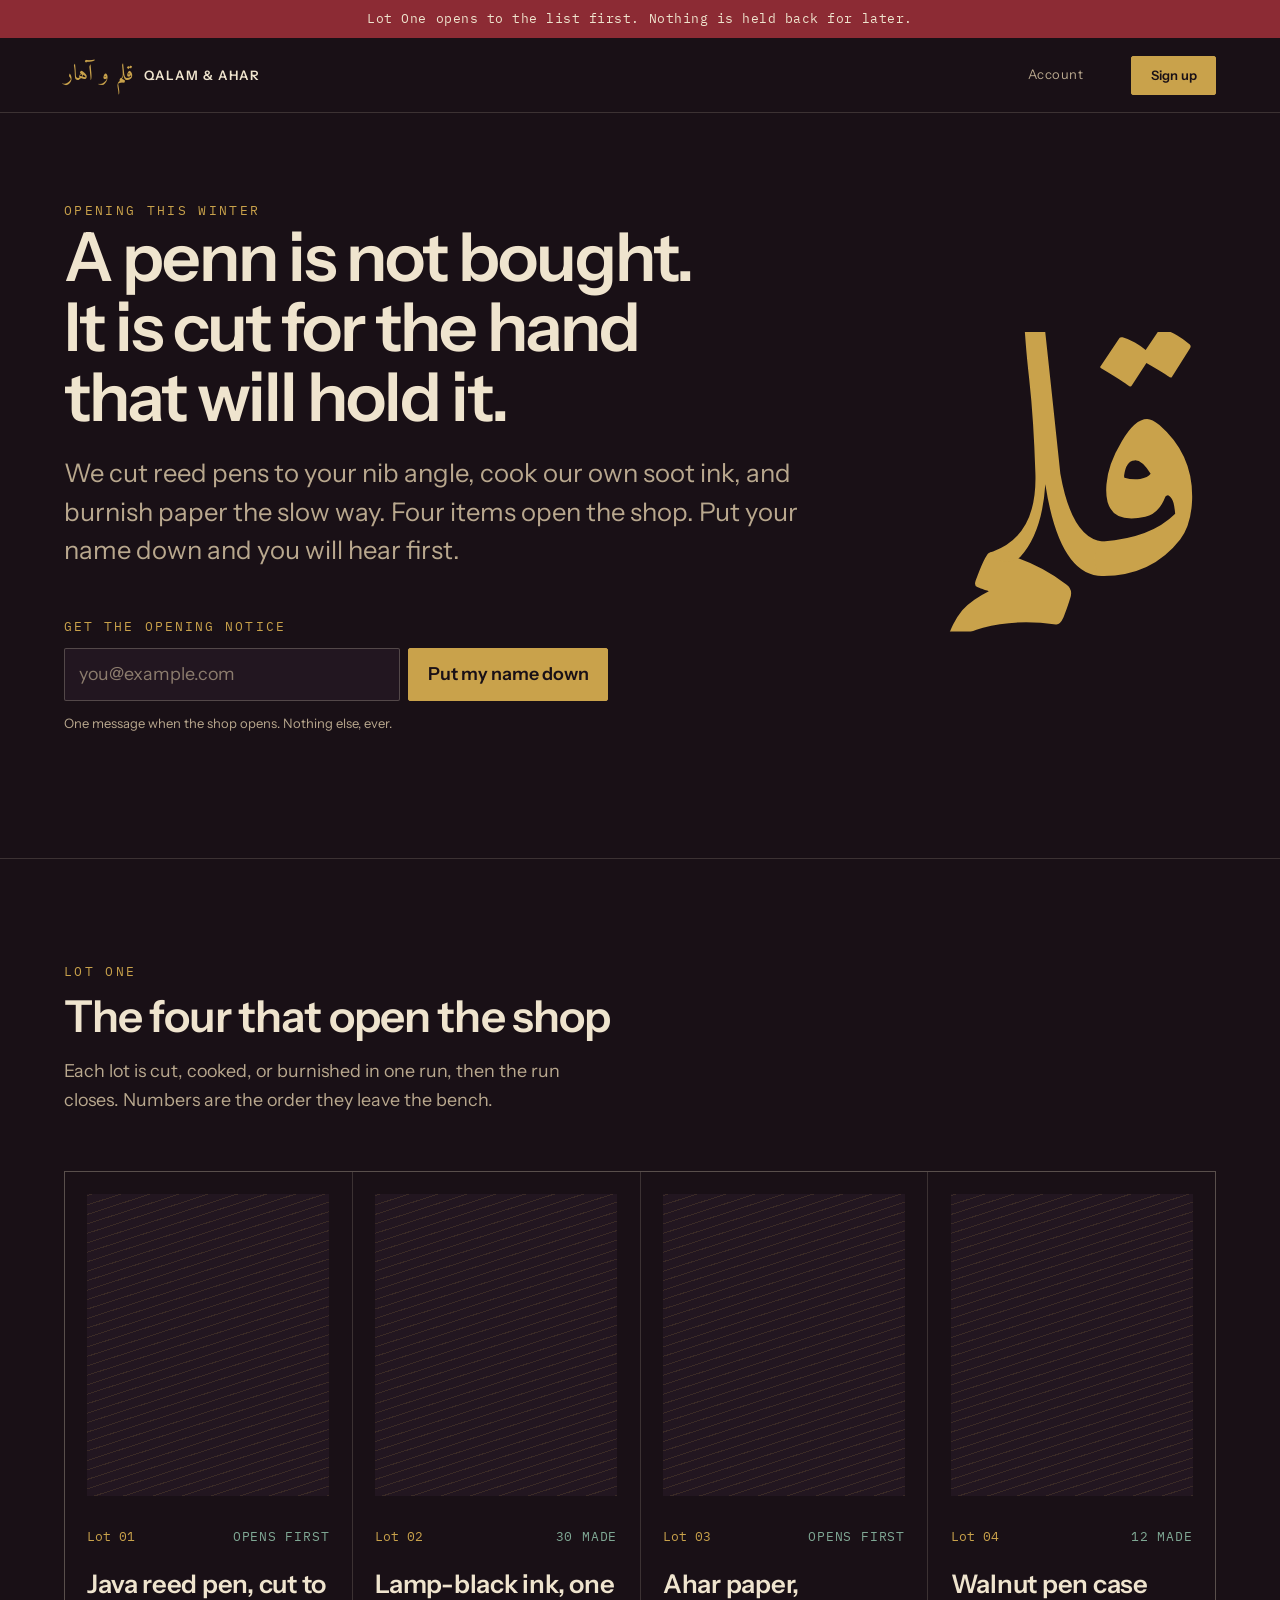
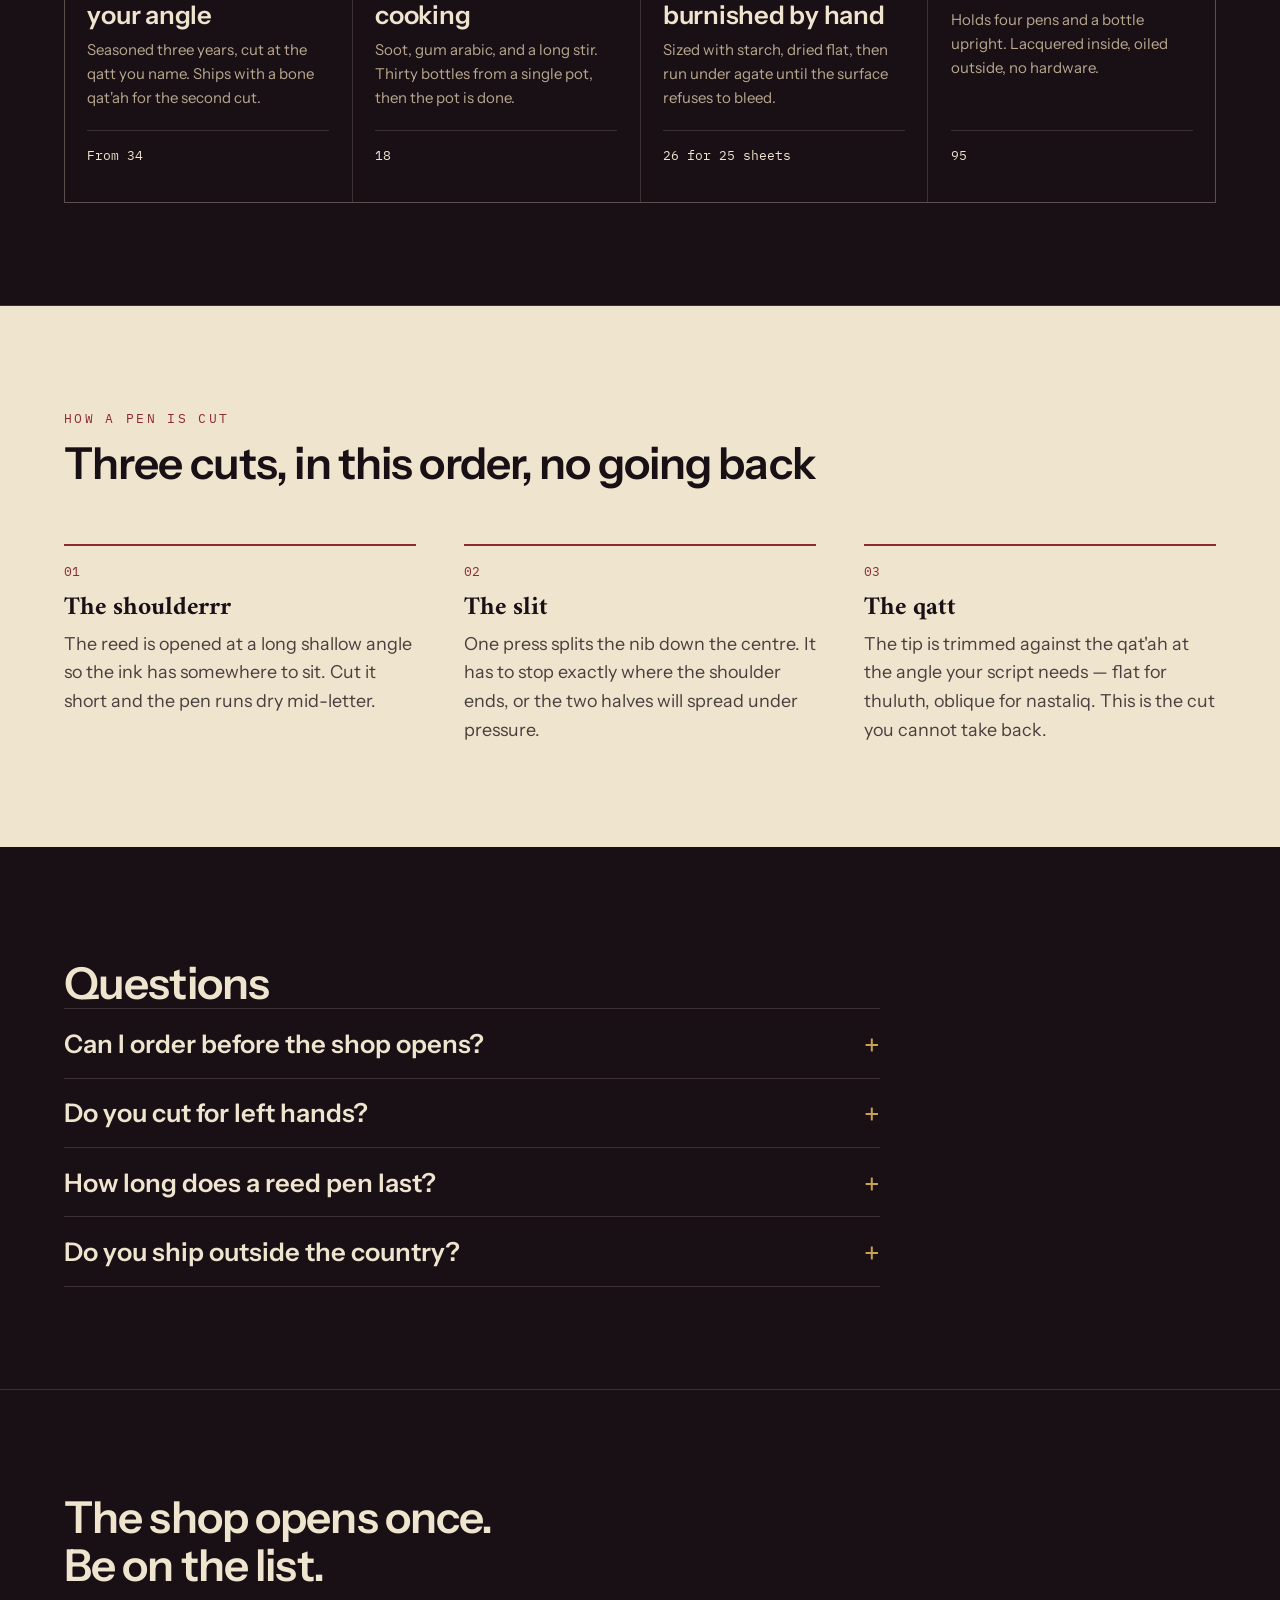
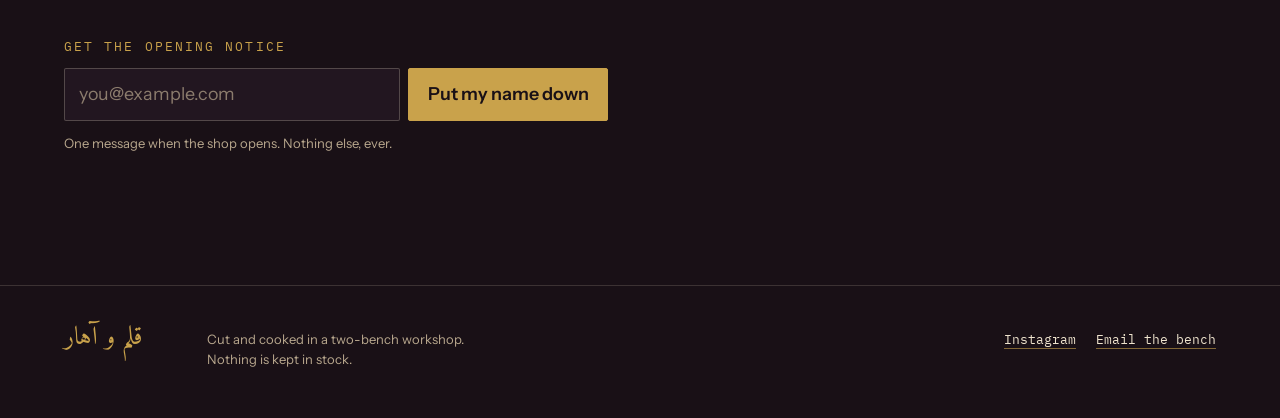
==== index.html @ de0f7eab "Login and sign-up pages, guarded by the page entry" ====
<!doctype html>
<html lang="en"><head>
    <meta charset="utf-8">
    <meta name="viewport" content="width=device-width, initial-scale=1">
    <link rel="canonical" href="./">

    <!-- The head is hand-owned: the visual builder preserves it verbatim on
         every save. Edit titles and descriptions right here. -->
    <title>Qalam &amp; Ahar — a calligraphy supply workshop</title>
    <meta name="description" content="Reed pens cut to order, soot ink, and burnished ahar paper. The shop opens with Lot One.">
    <meta property="og:type" content="website">
    <meta property="og:title" content="Qalam &amp; Ahar — a calligraphy supply workshop">
    <meta property="og:description" content="Reed pens cut to order, soot ink, and burnished ahar paper. The shop opens with Lot One.">
    <meta name="theme-color" content="#191016">

    <link rel="icon" href="data:,">
    <link rel="preconnect" href="https://fonts.googleapis.com">
    <link rel="preconnect" href="https://fonts.gstatic.com" crossorigin="">
    <link rel="stylesheet" href="https://fonts.googleapis.com/css2?family=Amiri:ital,wght@0,400;0,700;1,400&amp;family=IBM+Plex+Mono:wght@400;500&amp;family=Instrument+Sans:wght@400..700&amp;display=swap">
    <link rel="stylesheet" href="assets/css/styles.css?v=9">
    <!-- Styles authored in the visual builder land here; styles.css stays hand-written. -->
    <link rel="stylesheet" href="assets/css/page.css?v=9">

    <!--
      Who this page is for, taken from its entry in the Pages collection and
      stamped here on export. It has to be in the markup rather than fetched,
      because the decision below happens before the page is painted.
    -->
    <meta name="page-access" content="public" />
    <meta name="page-redirect" content="" />

    <script>
      /*
        Two jobs, both before the body exists.

        It reads the hint the browser kept from last time and puts it on <html>,
        so CSS can draw the right header and the right half of a page without
        waiting for the server. And if this page is not for whoever that is, it
        leaves for the page that is — replacing the entry rather than adding to
        it, so Back does not bounce between the two.

        The hint is a display preference, not a credential: it decides what is
        drawn, never what is allowed. Every request is still authorised by the
        session cookie, and main.js asks the server and corrects all of this
        once the answer arrives.
      */
      (function () {
        var signedIn = false;
        try {
          signedIn = Boolean(localStorage.getItem("qa.account"));
        } catch (error) {
          /* private mode, or storage refused — treated as signed out */
        }
        if (signedIn) document.documentElement.dataset.account = "in";

        var meta = function (name) {
          var node = document.querySelector('meta[name="' + name + '"]');
          return node ? node.getAttribute("content") : "";
        };
        var needs = meta("page-access");
        var wrong =
          (needs === "signed-in" && !signedIn) ||
          (needs === "signed-out" && signedIn);
        var to = meta("page-redirect");
        if (wrong && to) location.replace(to);
      })();
    </script>

  </head>

  <body><a href="#main" class="skip">Skip to content</a><aside aria-label="Announcement" data-when="site.announcement" class="banner"><p data-text="site.announcement">Lot One opens to the list first. Nothing is held back for later.</p></aside><header data-symbol="site-header" class="masthead"><a href="#main" class="brand"><span lang="ar" dir="rtl" class="brand__ar">قلم و آهار</span><span class="brand__latin">Qalam &amp; Ahar</span></a><!-- Renders from content/pages.json once any page has a menu label;
           until then these hand-written section links stand. --><nav aria-label="Sections" data-list="pages.pages" class="masthead__nav"><a href="#lots">Lot One</a><a href="#craft">The cut</a><a href="#questions">Questions</a></nav><a href="signup" class="btn btn--solid masthead__cta" data-account-when="out">Sign up</a><a href="account" class="btn btn--ghost masthead__cta" data-account-when="in">Your account</a></header><main id="main"><section id="notify" class="hero"><div class="hero__lede"><p class="eyebrow">Opening this winter</p><h1 class="hero__headline">A penn is not bought. It is cut for the hand that will hold it.
          </h1><p class="hero__sub">
            We cut reed pens to your nib angle, cook our own soot ink, and burnish paper the slow
            way. Four items open the shop. Put your name down and you will hear first.
          </p><!-- The sign-up form is a symbol: drawn once in the builder,
               bound to a backend form in the CMS (Symbols -> Sign-up form),
               placed here and in the closer. Ids are avoided on purpose so
               instances can repeat without duplicating them. --><form data-symbol="opening-notice-form" novalidate="" id="icisk" class="notify" data-form="opening-notice" data-success="You are on the list. Watch your inbox." method="post" action="https://tenantone-aug2026.saastemly.com/api/f/opening-notice"><p id="i7kyi" class="notify__label">Get the opening notice</p><div id="in0t2" class="notify__row"><input type="email" name="email" required="" autocomplete="email" placeholder="you@example.com" aria-label="Email address" id="igue6" class="notify__input"><button type="submit" id="i3dh8" class="btn btn--solid">Put my name down</button></div><p id="ijpfn" class="notify__note">One message when the shop opens. Nothing else, ever.</p><p role="status" aria-live="polite" id="i5mk5" class="notify__status"></p></form></div><div aria-hidden="true" class="wordmark"><span lang="ar" dir="rtl" class="wordmark__ar">قَلَم</span><span class="wordmark__nib"></span></div></section><section id="lots" data-symbol="lot-one" class="lots"><header id="ioyobx" class="section-head"><p id="i8xoy2" class="eyebrow">Lot One</p><h2 id="ie71dg" class="section-head__title">The four that open the shop</h2><p id="iwiqcu" class="section-head__blurb">Each lot is cut, cooked, or burnished in one run, then the run closes. Numbers are the order they leave the bench.</p></header><ol data-list="symbol:items" id="ie8jdn" class="lot-grid"><template data-item=""><li id="i098zj" class="lot"><figure data-img="item.image" data-img-alt="item.image_alt" data-img-empty="lot__figure--empty" id="i3d955" class="lot__figure lot__figure--empty"></figure><p id="ia4ppi" class="lot__meta"><span id="ifa18j">Lot <span data-text="item.lot" id="i98gr9">01</span></span><span data-text="item.status" id="issfpm" class="lot__status">Opens first</span></p><h3 data-text="item.title" id="ik08d4" class="lot__title">Java reed pen, cut to your angle</h3><p data-text="item.blurb" id="iuzvkm" class="lot__blurb">Seasoned three years, cut at the qatt you name. Ships with a bone qat'ah for the second cut.</p><p data-text="item.price" id="iku5zi" class="lot__price">From 34</p></li></template><li id="i098zj" class="lot"><figure data-img="item.image" data-img-alt="item.image_alt" data-img-empty="lot__figure--empty" id="i3d955" class="lot__figure lot__figure--empty"></figure><p id="ia4ppi" class="lot__meta"><span id="ifa18j">Lot <span data-text="item.lot" id="i98gr9">01</span></span><span data-text="item.status" id="issfpm" class="lot__status">Opens first</span></p><h3 data-text="item.title" id="ik08d4" class="lot__title">Java reed pen, cut to your angle</h3><p data-text="item.blurb" id="iuzvkm" class="lot__blurb">Seasoned three years, cut at the qatt you name. Ships with a bone qat'ah for the second cut.</p><p data-text="item.price" id="iku5zi" class="lot__price">From 34</p></li><li id="i098zj" class="lot"><figure data-img="item.image" data-img-alt="item.image_alt" data-img-empty="lot__figure--empty" id="i3d955" class="lot__figure lot__figure--empty"></figure><p id="ia4ppi" class="lot__meta"><span id="ifa18j">Lot <span data-text="item.lot" id="i98gr9">02</span></span><span data-text="item.status" id="issfpm" class="lot__status">30 made</span></p><h3 data-text="item.title" id="ik08d4" class="lot__title">Lamp-black ink, one cooking</h3><p data-text="item.blurb" id="iuzvkm" class="lot__blurb">Soot, gum arabic, and a long stir. Thirty bottles from a single pot, then the pot is done.</p><p data-text="item.price" id="iku5zi" class="lot__price">18</p></li><li id="i098zj" class="lot"><figure data-img="item.image" data-img-alt="item.image_alt" data-img-empty="lot__figure--empty" id="i3d955" class="lot__figure lot__figure--empty"></figure><p id="ia4ppi" class="lot__meta"><span id="ifa18j">Lot <span data-text="item.lot" id="i98gr9">03</span></span><span data-text="item.status" id="issfpm" class="lot__status">Opens first</span></p><h3 data-text="item.title" id="ik08d4" class="lot__title">Ahar paper, burnished by hand</h3><p data-text="item.blurb" id="iuzvkm" class="lot__blurb">Sized with starch, dried flat, then run under agate until the surface refuses to bleed.</p><p data-text="item.price" id="iku5zi" class="lot__price">26 for 25 sheets</p></li><li id="i098zj" class="lot"><figure data-img="item.image" data-img-alt="item.image_alt" data-img-empty="lot__figure--empty" id="i3d955" class="lot__figure lot__figure--empty"></figure><p id="ia4ppi" class="lot__meta"><span id="ifa18j">Lot <span data-text="item.lot" id="i98gr9">04</span></span><span data-text="item.status" id="issfpm" class="lot__status">12 made</span></p><h3 data-text="item.title" id="ik08d4" class="lot__title">Walnut pen case</h3><p data-text="item.blurb" id="iuzvkm" class="lot__blurb">Holds four pens and a bottle upright. Lacquered inside, oiled outside, no hardware.</p><p data-text="item.price" id="iku5zi" class="lot__price">95</p></li></ol></section><section id="craft" data-symbol="how-its-made" class="craft"><header id="ibdu9h" class="section-head"><p id="ikx1mu" class="eyebrow">How a pen is cut</p><h2 id="i6au3c" class="section-head__title">Three cuts, in this order, no going back</h2></header><ol data-list="symbol:items" id="iyvcib" class="steps"><template data-item=""><li id="ick7hn" class="step"><h3 data-text="item.title" id="ipqimc" class="step__title">The shoulder</h3><p data-text="item.body" id="i4dask" class="step__body">The reed is opened at a long shallow angle so the ink has somewhere to sit. Cut it short and the pen runs dry mid-letter.</p></li></template><li id="ick7hn" class="step"><h3 data-text="item.title" id="ipqimc" class="step__title">The shoulder</h3><p data-text="item.body" id="i4dask" class="step__body">The reed is opened at a long shallow angle so the ink has somewhere to sit. Cut it short and the pen runs dry mid-letter.</p></li><li id="ick7hn" class="step"><h3 data-text="item.title" id="ipqimc" class="step__title">The slit</h3><p data-text="item.body" id="i4dask" class="step__body">One press splits the nib down the centre. It has to stop exactly where the shoulder ends, or the two halves will spread under pressure.</p></li><li id="ick7hn" class="step"><h3 data-text="item.title" id="ipqimc" class="step__title">The qatt</h3><p data-text="item.body" id="i4dask" class="step__body">The tip is trimmed against the qat'ah at the angle your script needs — flat for thuluth, oblique for nastaliq. This is the cut you cannot take back.</p></li></ol></section><section id="questions" data-symbol="questions" class="questions"><h2 id="ivvzrw" class="section-head__title">Questions</h2><div data-list="symbol:items" id="is8njf" class="faq"><template data-item=""><details id="im9e5u"><summary data-text="item.title" id="inacwu">Can I order before the shop opens?</summary><p data-text="item.body" id="iownze">No. Lot One is cut in a single run and every piece goes to the list in the order names came in. Adding your name is the whole queue.</p></details></template><details id="im9e5u"><summary data-text="item.title" id="inacwu">Can I order before the shop opens?</summary><p data-text="item.body" id="iownze">No. Lot One is cut in a single run and every piece goes to the list in the order names came in. Adding your name is the whole queue.</p></details><details id="im9e5u"><summary data-text="item.title" id="inacwu">Do you cut for left hands?</summary><p data-text="item.body" id="iownze">Yes. Say so when you order and the qatt is reversed. There is no extra charge and no extra wait.</p></details><details id="im9e5u"><summary data-text="item.title" id="inacwu">How long does a reed pen last?</summary><p data-text="item.body" id="iownze">A season of daily practice, then it wants re-cutting. We send a qat'ah with every pen and instructions for the second cut.</p></details><details id="im9e5u"><summary data-text="item.title" id="inacwu">Do you ship outside the country?</summary><p data-text="item.body" id="iownze">Not for Lot One. Ink is a problem at customs and we would rather solve it properly than lose your parcel.</p></details></div></section><section class="closer"><h2 class="closer__title">The shop opens once. Be on the list.</h2><form data-symbol="opening-notice-form" novalidate="" id="ihflyx" class="notify" data-form="opening-notice" data-success="You are on the list. Watch your inbox." method="post" action="https://tenantone-aug2026.saastemly.com/api/f/opening-notice"><p id="ieobhj" class="notify__label">Get the opening notice</p><div id="i7ndvk" class="notify__row"><input type="email" name="email" required="" autocomplete="email" placeholder="you@example.com" aria-label="Email address" id="iydtdm" class="notify__input"><button type="submit" id="i81vck" class="btn btn--solid">Put my name down</button></div><p id="i1wfse" class="notify__note">One message when the shop opens. Nothing else, ever.</p><p role="status" aria-live="polite" id="ipvxoy" class="notify__status"></p></form></section></main><footer data-symbol="site-footer" class="colophon"><p lang="ar" dir="rtl" class="colophon__ar">قلم و آهار</p><p class="colophon__note">
        Cut and cooked in a two-bench workshop. Nothing is kept in stock.
      </p><ul data-list="site.contact.links" class="colophon__links"><li><a href="https://instagram.com/" rel="noopener" target="_blank">Instagram</a></li><li><a href="mailto:bench@qalam-ahar.example">Email the bench</a></li></ul></footer><script src="assets/js/render.js?v=9"></script><script src="assets/js/main.js?v=9"></script></body></html>
---- assets/css/styles.css ----
/* ===========================================================================
   Qalam & Ahar — pre-launch landing page
   Palette is an Ottoman lacquered pen case (qalamdan): a black ground with red
   in it, gold leaf, verdigris, and the ivory of burnished ahar paper.
   =========================================================================== */

:root {
  --ground: #191016;
  --ground-raised: #221620;
  --ahar: #efe4ce;
  --ahar-dim: #b9a88e;
  --brass: #c9a24b;
  --verdigris: #7fa894;
  --lac-red: #8c2b34;

  --face-display: "Amiri", Georgia, serif;
  --face-body: "Instrument Sans", system-ui, -apple-system, sans-serif;
  --face-util: "IBM Plex Mono", ui-monospace, monospace;

  --gutter: clamp(1.25rem, 5vw, 4.5rem);
  --measure: 68ch;
  --rule: 1px solid color-mix(in srgb, var(--ahar) 16%, transparent);

  --step--1: 0.8125rem;
  --step-0: clamp(1rem, 0.96rem + 0.2vw, 1.125rem);
  --step-1: clamp(1.25rem, 1.1rem + 0.7vw, 1.6rem);
  --step-2: clamp(1.75rem, 1.4rem + 1.7vw, 2.75rem);
  --step-3: clamp(2.25rem, 1.5rem + 3.4vw, 4.25rem);
}

*,
*::before,
*::after {
  box-sizing: border-box;
}

html {
  scroll-behavior: smooth;
}

body {
  margin: 0;
  background: var(--ground);
  color: var(--ahar);
  font-family: var(--face-body);
  font-size: var(--step-0);
  line-height: 1.6;
  -webkit-font-smoothing: antialiased;
}

img {
  display: block;
  max-width: 100%;
  height: auto;
}

a {
  color: inherit;
}

:focus-visible {
  outline: 2px solid var(--verdigris);
  outline-offset: 3px;
  border-radius: 2px;
}

.visually-hidden {
  position: absolute;
  width: 1px;
  height: 1px;
  overflow: hidden;
  clip-path: inset(50%);
  white-space: nowrap;
}

.skip {
  position: absolute;
  left: -9999px;
  top: 0;
  z-index: 10;
  padding: 0.75rem 1rem;
  background: var(--ahar);
  color: var(--ground);
}

.skip:focus {
  left: 0;
}

/* --- shared bits ---------------------------------------------------------- */

.eyebrow {
  margin: 0;
  font-family: var(--face-util);
  font-size: var(--step--1);
  letter-spacing: 0.18em;
  text-transform: uppercase;
  color: var(--brass);
}

.btn {
  display: inline-flex;
  align-items: center;
  justify-content: center;
  padding: 0.7rem 1.15rem;
  font: inherit;
  font-weight: 600;
  line-height: 1.1;
  text-decoration: none;
  white-space: nowrap;
  border-radius: 2px;
  cursor: pointer;
  transition: background-color 0.18s ease, color 0.18s ease, border-color 0.18s ease;
}

.btn--solid {
  border: 1px solid var(--brass);
  background: var(--brass);
  color: var(--ground);
}

.btn--solid:hover {
  background: color-mix(in srgb, var(--brass) 82%, var(--ahar));
  border-color: color-mix(in srgb, var(--brass) 82%, var(--ahar));
}

.btn--ghost {
  border: 1px solid color-mix(in srgb, var(--ahar) 32%, transparent);
  background: transparent;
  color: var(--ahar);
}

.btn--ghost:hover {
  border-color: var(--brass);
  color: var(--brass);
}

.section-head {
  max-width: var(--measure);
  margin-bottom: clamp(2rem, 5vw, 3.5rem);
}

.section-head__title {
  margin: 0.6rem 0 0;
  font-size: var(--step-2);
  font-weight: 600;
  line-height: 1.12;
  letter-spacing: -0.02em;
  text-wrap: balance;
}

.section-head__blurb {
  margin: 1rem 0 0;
  max-width: 46ch;
  color: var(--ahar-dim);
}

/* --- announcement + masthead --------------------------------------------- */

.banner {
  padding: 0.55rem var(--gutter);
  background: var(--lac-red);
  text-align: center;
}

.banner p {
  margin: 0;
  font-family: var(--face-util);
  font-size: var(--step--1);
  letter-spacing: 0.04em;
}

.masthead {
  display: flex;
  align-items: center;
  gap: clamp(1rem, 4vw, 3rem);
  padding: 1.1rem var(--gutter);
  border-bottom: var(--rule);
}

.brand {
  display: flex;
  align-items: baseline;
  gap: 0.6rem;
  text-decoration: none;
}

.brand__ar {
  font-family: var(--face-display);
  font-size: 1.4rem;
  color: var(--brass);
  line-height: 1;
}

.brand__latin {
  font-size: var(--step--1);
  font-weight: 600;
  letter-spacing: 0.08em;
  text-transform: uppercase;
}

.masthead__nav {
  display: none;
  gap: 1.6rem;
  margin-inline-start: auto;
  font-size: var(--step--1);
  letter-spacing: 0.04em;
}

.masthead__nav a {
  text-decoration: none;
  color: var(--ahar-dim);
  padding-block: 0.25rem;
  border-bottom: 1px solid transparent;
}

.masthead__nav a:hover {
  color: var(--ahar);
  border-bottom-color: var(--brass);
}

.masthead__cta {
  margin-inline-start: auto;
  font-size: var(--step--1);
}

@media (min-width: 62rem) {
  .masthead__nav {
    display: flex;
  }

  .masthead__cta {
    margin-inline-start: 0;
  }
}

@media (max-width: 34rem) {
  .masthead__cta {
    display: none;
  }
}

/* --- hero ----------------------------------------------------------------- */

.hero {
  display: grid;
  gap: clamp(1.5rem, 5vw, 4rem);
  padding: clamp(2.5rem, 7vw, 5.5rem) var(--gutter) clamp(3.5rem, 8vw, 6rem);
  border-bottom: var(--rule);
}

.hero__lede {
  min-width: 0;
}

/* The signature: the word is revealed right-to-left, the way it is written,
   with a brass nib riding the leading edge of the stroke. */
.wordmark {
  position: relative;
  display: block;
  order: -1; /* above the headline until there is room beside it */
  line-height: 0.78; /* Amiri carries a lot of leading; trim it back to the ink */
}

@media (min-width: 62rem) {
  .hero {
    /* `auto` keeps the word tight against the right gutter instead of leaving a
       hole between the copy and the glyph. */
    grid-template-columns: minmax(0, 1fr) auto;
    align-items: center;
  }

  .wordmark {
    order: 0;
  }
}

.wordmark__ar {
  display: block;
  font-family: var(--face-display);
  font-size: clamp(17rem, 30vw, 27rem);
  color: var(--brass);
  clip-path: inset(0 0 0 0);
  animation: stroke-in 1500ms cubic-bezier(0.65, 0.02, 0.3, 1) both;
}

.wordmark__nib {
  position: absolute;
  top: -16%;
  right: 0;
  width: 4px;
  height: 132%;
  background: var(--ahar);
  transform: rotate(-18deg);
  transform-origin: center;
  animation: nib-travel 1500ms cubic-bezier(0.65, 0.02, 0.3, 1) both;
}

@keyframes stroke-in {
  from {
    clip-path: inset(0 0 0 100%);
  }

  to {
    clip-path: inset(0 0 0 0);
  }
}

@keyframes nib-travel {
  from {
    right: 0;
    opacity: 1;
  }

  85% {
    opacity: 1;
  }

  to {
    right: 100%;
    opacity: 0;
  }
}

.hero__headline {
  max-width: 20ch;
  margin: 0;
  font-size: var(--step-3);
  font-weight: 600;
  line-height: 1.04;
  letter-spacing: -0.03em;
  text-wrap: balance;
}

.hero__sub {
  max-width: 48ch;
  margin: 1.35rem 0 0;
  font-size: var(--step-1);
  line-height: 1.5;
  color: var(--ahar-dim);
}

/* --- notify form ---------------------------------------------------------- */

.notify {
  margin-top: clamp(2rem, 5vw, 3rem);
  max-width: 34rem;
}

.notify__label {
  display: block;
  margin-bottom: 0.6rem;
  font-family: var(--face-util);
  font-size: var(--step--1);
  letter-spacing: 0.16em;
  text-transform: uppercase;
  color: var(--brass);
}

.notify__row {
  display: flex;
  flex-wrap: wrap;
  gap: 0.5rem;
}

.notify__input {
  flex: 1 1 15rem;
  min-width: 0;
  padding: 0.7rem 0.85rem;
  font: inherit;
  color: var(--ahar);
  background: var(--ground-raised);
  border: 1px solid color-mix(in srgb, var(--ahar) 24%, transparent);
  border-radius: 2px;
}

.notify__input::placeholder {
  color: color-mix(in srgb, var(--ahar-dim) 70%, transparent);
}

.notify__input:focus-visible {
  border-color: var(--verdigris);
}

.notify__note {
  margin: 0.75rem 0 0;
  font-size: var(--step--1);
  color: var(--ahar-dim);
}

.notify__status {
  margin: 0.65rem 0 0;
  min-height: 1.4em;
  font-family: var(--face-util);
  font-size: var(--step--1);
  color: var(--verdigris);
}

.notify__status[data-state="error"] {
  color: color-mix(in srgb, var(--lac-red) 55%, var(--ahar));
}

/* --- Lot One -------------------------------------------------------------- */

.lots {
  padding: clamp(3.5rem, 8vw, 6.5rem) var(--gutter);
  border-bottom: var(--rule);
}

.lot-grid {
  display: grid;
  grid-template-columns: repeat(auto-fit, minmax(15rem, 1fr));
  gap: 1px;
  margin: 0;
  padding: 0;
  list-style: none;
  background: color-mix(in srgb, var(--ahar) 16%, transparent);
  border: var(--rule);
}

.lot {
  display: flex;
  flex-direction: column;
  padding: 1.4rem;
  background: var(--ground);
  transition: opacity 0.5s ease, transform 0.5s ease;
  transition-delay: var(--reveal-delay, 0ms);
}

/* Cards render visible by default so the page is complete without JavaScript.
   The scroll-reveal hide only applies once the head script has tagged <html> with .js. */
html.js .lot:not(.is-revealed) {
  opacity: 0;
  transform: translateY(0.75rem);
}

.lot__figure {
  aspect-ratio: 4 / 5;
  margin: 0 0 1.1rem;
  overflow: hidden;
  background: var(--ground-raised);
}

.lot__figure img {
  width: 100%;
  height: 100%;
  object-fit: cover;
}

/* No photograph yet? Show the grain of the paper instead of a grey box. */
.lot__figure--empty {
  background-image: repeating-linear-gradient(
    -18deg,
    color-mix(in srgb, var(--brass) 14%, transparent) 0 1px,
    transparent 1px 9px
  );
}

.lot__meta {
  display: flex;
  align-items: baseline;
  justify-content: space-between;
  gap: 0.75rem;
  font-family: var(--face-util);
  font-size: var(--step--1);
  color: var(--brass);
}

.lot__status {
  color: var(--verdigris);
  letter-spacing: 0.06em;
  text-transform: uppercase;
}

.lot__title {
  margin: 0.5rem 0 0;
  font-size: var(--step-1);
  font-weight: 600;
  line-height: 1.2;
  letter-spacing: -0.01em;
}

.lot__blurb {
  margin: 0.5rem 0 1.25rem;
  font-size: 0.9375rem;
  color: var(--ahar-dim);
}

.lot__price {
  margin-top: auto;
  padding-top: 0.9rem;
  border-top: var(--rule);
  font-family: var(--face-util);
  font-size: var(--step--1);
}

/* --- the cut (paper, not lacquer) ---------------------------------------- */

.craft {
  padding: clamp(3.5rem, 8vw, 6.5rem) var(--gutter);
  background: var(--ahar);
  color: var(--ground);
}

.craft .eyebrow {
  color: var(--lac-red);
}

.steps {
  display: grid;
  grid-template-columns: repeat(auto-fit, minmax(16rem, 1fr));
  gap: clamp(1.5rem, 4vw, 3rem);
  margin: 0;
  padding: 0;
  list-style: none;
  counter-reset: step;
}

.step {
  counter-increment: step;
  padding-top: 1rem;
  border-top: 2px solid var(--lac-red);
}

.step::before {
  content: counter(step, decimal-leading-zero);
  display: block;
  margin-bottom: 0.6rem;
  font-family: var(--face-util);
  font-size: var(--step--1);
  color: var(--lac-red);
}

.step__title {
  margin: 0 0 0.4rem;
  font-family: var(--face-display);
  font-size: var(--step-1);
  font-weight: 700;
  line-height: 1.2;
}

.step__body {
  margin: 0;
  color: color-mix(in srgb, var(--ground) 78%, var(--ahar));
}

/* --- questions ------------------------------------------------------------ */

.questions {
  padding: clamp(3.5rem, 8vw, 6.5rem) var(--gutter);
  border-bottom: var(--rule);
}

.faq {
  max-width: var(--measure);
  border-top: var(--rule);
}

.faq details {
  border-bottom: var(--rule);
}

.faq summary {
  padding: 1.1rem 0;
  font-size: var(--step-1);
  font-weight: 600;
  line-height: 1.3;
  cursor: pointer;
  list-style: none;
}

.faq summary::-webkit-details-marker {
  display: none;
}

.faq summary::after {
  content: "+";
  float: right;
  margin-left: 1rem;
  font-family: var(--face-util);
  font-weight: 400;
  color: var(--brass);
}

.faq details[open] summary::after {
  content: "\2212";
}

.faq p {
  margin: 0 0 1.25rem;
  max-width: 58ch;
  color: var(--ahar-dim);
}

/* --- closer + colophon ---------------------------------------------------- */

.closer {
  padding: clamp(3.5rem, 8vw, 6.5rem) var(--gutter);
}

.closer__title {
  max-width: 16ch;
  margin: 0;
  font-size: var(--step-2);
  font-weight: 600;
  line-height: 1.1;
  letter-spacing: -0.02em;
}

.colophon {
  display: flex;
  flex-wrap: wrap;
  align-items: baseline;
  gap: 1rem clamp(1.5rem, 5vw, 4rem);
  padding: 2rem var(--gutter) 3rem;
  border-top: var(--rule);
}

.colophon__ar {
  margin: 0;
  font-family: var(--face-display);
  font-size: 1.6rem;
  color: var(--brass);
}

.colophon__note {
  margin: 0;
  max-width: 34ch;
  font-size: var(--step--1);
  color: var(--ahar-dim);
}

.colophon__links {
  display: flex;
  flex-wrap: wrap;
  gap: 1.25rem;
  margin: 0;
  margin-inline-start: auto;
  padding: 0;
  list-style: none;
  font-family: var(--face-util);
  font-size: var(--step--1);
}

.colophon__links a {
  text-decoration: none;
  border-bottom: 1px solid color-mix(in srgb, var(--brass) 60%, transparent);
}

.colophon__links a:hover {
  color: var(--brass);
}

@media (prefers-reduced-motion: reduce) {
  html {
    scroll-behavior: auto;
  }

  .wordmark__ar,
  .wordmark__nib {
    animation: none;
  }

  .wordmark__nib {
    display: none;
  }

  .lot {
    opacity: 1;
    transform: none;
    transition: none;
  }
}

/* --- account ---------------------------------------------------------------
   Hand-written here rather than in page.css, which the builder rewrites on
   every save.

   The page has exactly two doors — someone new and someone returning — and the
   workshop already has a word for one thing split into two. "One press splits
   the nib down the centre. It has to stop exactly where the shoulder ends."
   So the two cards are divided by a hairline that fades out at both ends
   rather than a full-height rule. That is the only ornament on the page.

   Field labels take the mono face the eyebrows use, which on this site reads
   as workshop labelling — a lot number on a bottle — rather than as form
   chrome. */

.account {
  max-width: 54rem;
  margin: 0 auto;
  padding-block: clamp(3rem, 8vw, 6rem) clamp(4rem, 10vw, 8rem);
  padding-inline: var(--gutter);
}

.account .section-head {
  margin-bottom: clamp(2rem, 5vw, 3.25rem);
}

.account__pair {
  position: relative;
  display: grid;
  gap: clamp(2rem, 5vw, 3.5rem);
}

/* Which half of the page is drawn comes from an attribute on <html>, set
   before first paint, rather than from script reaching in once the session
   check has come back. That ordering is the difference between a page that
   arrives correct and one that corrects itself in front of you.

   Signed out is the default, so a browser with no JavaScript — which cannot
   sign in anyway — gets a page that never moves. */
[data-account-when="in"] {
  display: none;
}

:root[data-account="in"] [data-account-when="in"] {
  display: block;
}

:root[data-account="in"] [data-account-when="out"] {
  display: none;
}

/* The slit. Vertical between two columns, and simply turned when they stack —
   the same cut, read the same way. */
.account__pair::before {
  position: absolute;
  inset-inline: 0;
  inset-block-start: calc(50% - 0.5px);
  height: 1px;
  content: "";
  background: linear-gradient(
    to right,
    transparent,
    color-mix(in srgb, var(--ahar) 22%, transparent) 18%,
    color-mix(in srgb, var(--ahar) 22%, transparent) 82%,
    transparent
  );
}

@media (min-width: 48rem) {
  .account__pair {
    grid-template-columns: 1fr 1fr;
  }

  .account__pair::before {
    inset-block: 1.75rem;
    inset-inline: auto;
    inset-inline-start: 50%;
    width: 1px;
    height: auto;
    background: linear-gradient(
      to bottom,
      transparent,
      color-mix(in srgb, var(--ahar) 22%, transparent) 18%,
      color-mix(in srgb, var(--ahar) 22%, transparent) 82%,
      transparent
    );
  }
}

.account__title {
  margin: 0 0 1.5rem;
  font-family: var(--face-util);
  font-size: var(--step--1);
  font-weight: 500;
  letter-spacing: 0.14em;
  text-transform: uppercase;
  color: var(--brass);
}

.account__field {
  display: flex;
  flex-direction: column;
  gap: 0.4rem;
  margin-bottom: 1.15rem;
}

.account__field label {
  font-family: var(--face-util);
  font-size: 0.7rem;
  letter-spacing: 0.12em;
  text-transform: uppercase;
  color: var(--ahar-dim);
}

/* `.notify__input` carries `flex: 1 1 15rem` so it can share a line in the
   notify row; stacked in a column that rule makes it grow to fill the height. */
.account__field .notify__input {
  flex: 0 0 auto;
  width: 100%;
}

.account__card {
  padding: clamp(1.5rem, 4vw, 2rem);
  background: var(--ground-raised);
  border: var(--rule);
  border-radius: 2px;
}

/* Inside the pair the cards are the panel, not boxes on it — the slit already
   separates them, and a border either side of it would say the same thing
   twice. */
.account__pair .account__card {
  padding: 0;
  background: none;
  border: 0;
}

.account__card .btn {
  margin-top: 0.5rem;
}

.account__status {
  margin: 0.9rem 0 0;
  font-family: var(--face-util);
  font-size: 0.75rem;
  line-height: 1.5;
  color: var(--ahar-dim);
}

.account__status[hidden] {
  display: none;
}

.account__status[data-error] {
  color: color-mix(in srgb, var(--lac-red) 55%, var(--ahar));
}

.account__note {
  max-width: 34ch;
  margin: 0.5rem 0 1.25rem;
  font-size: var(--step--1);
  color: var(--ahar-dim);
}

/* Signed in, the page is one quiet statement rather than two doors. The brass
   edge is the only place the accent lands. */
.account__card[data-account-when="in"] {
  border-inline-start: 2px solid var(--brass);
}

.account__who {
  margin: 0;
  font-size: var(--step-1);
}
---- assets/css/page.css ----
/* Written by the visual builder (admin/builder.html).
   Hand edits here are overwritten on the next builder save — put
   hand-written styles in styles.css instead. */
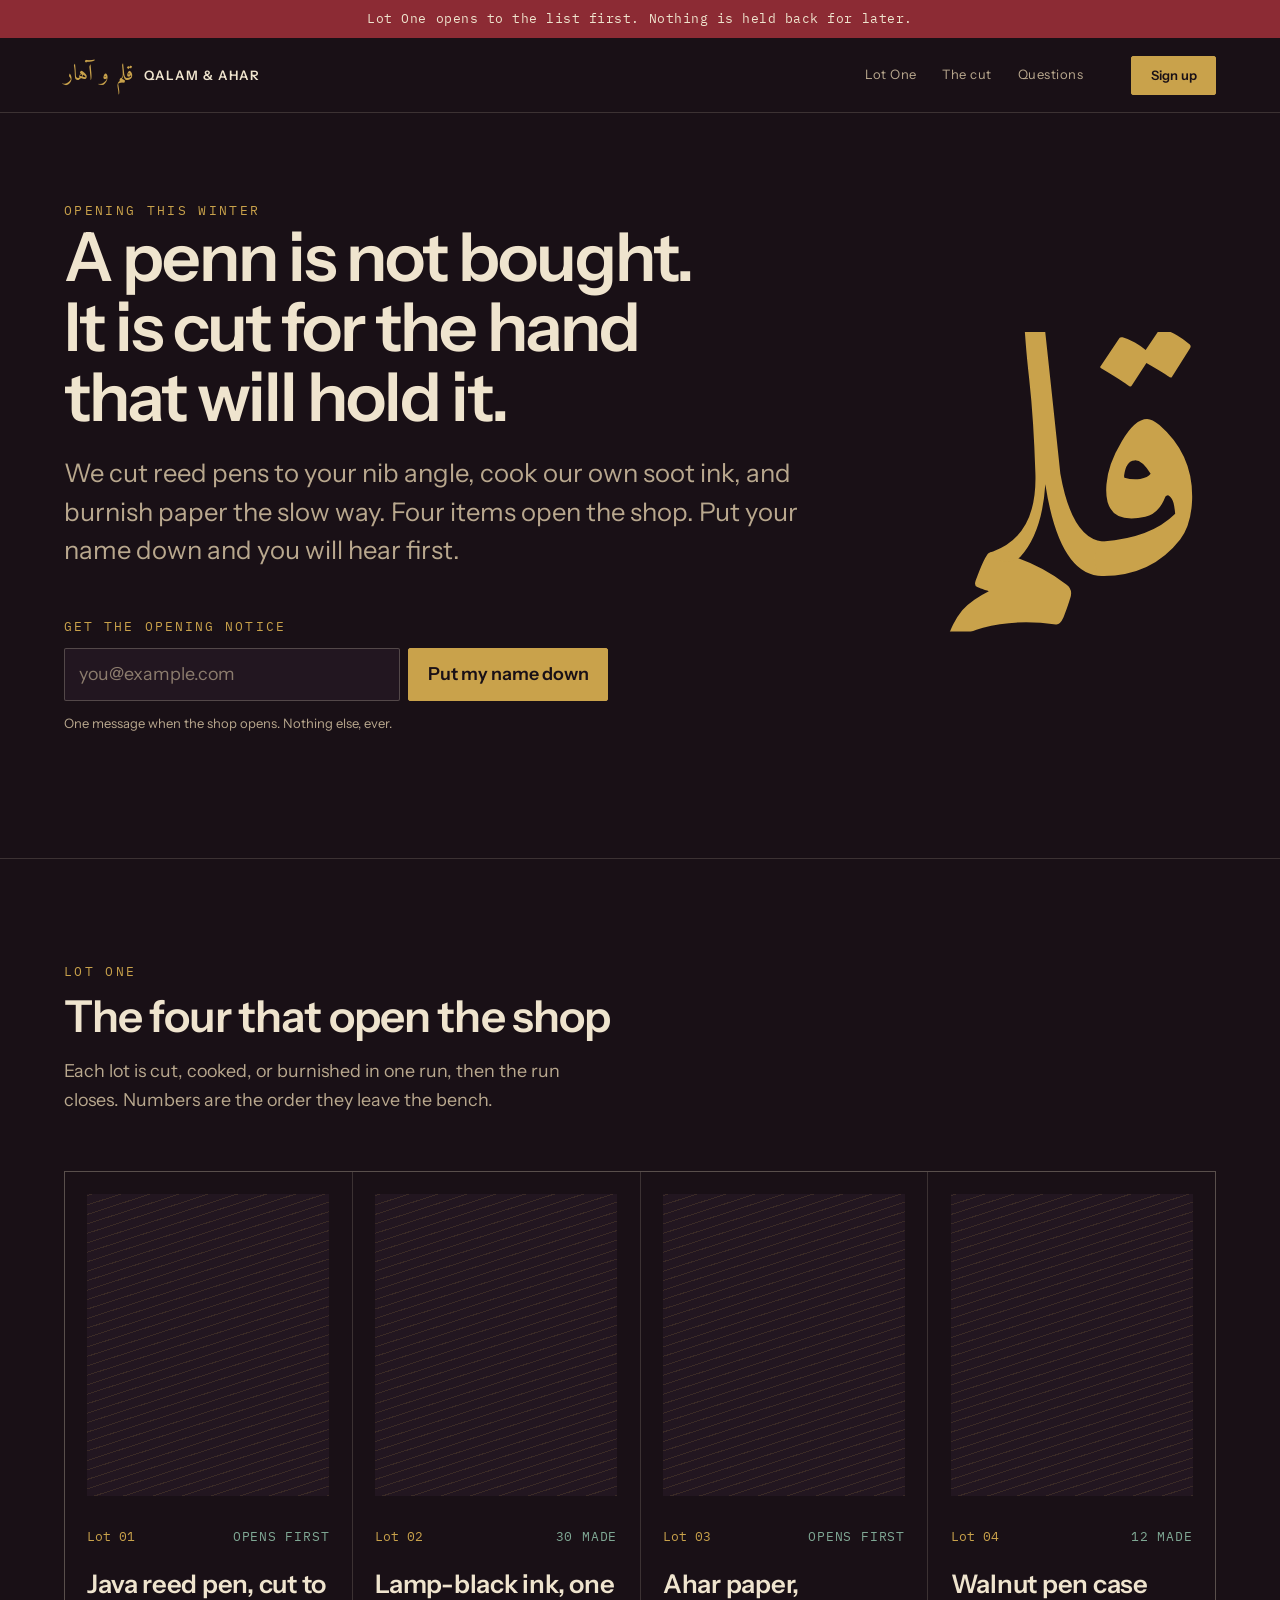
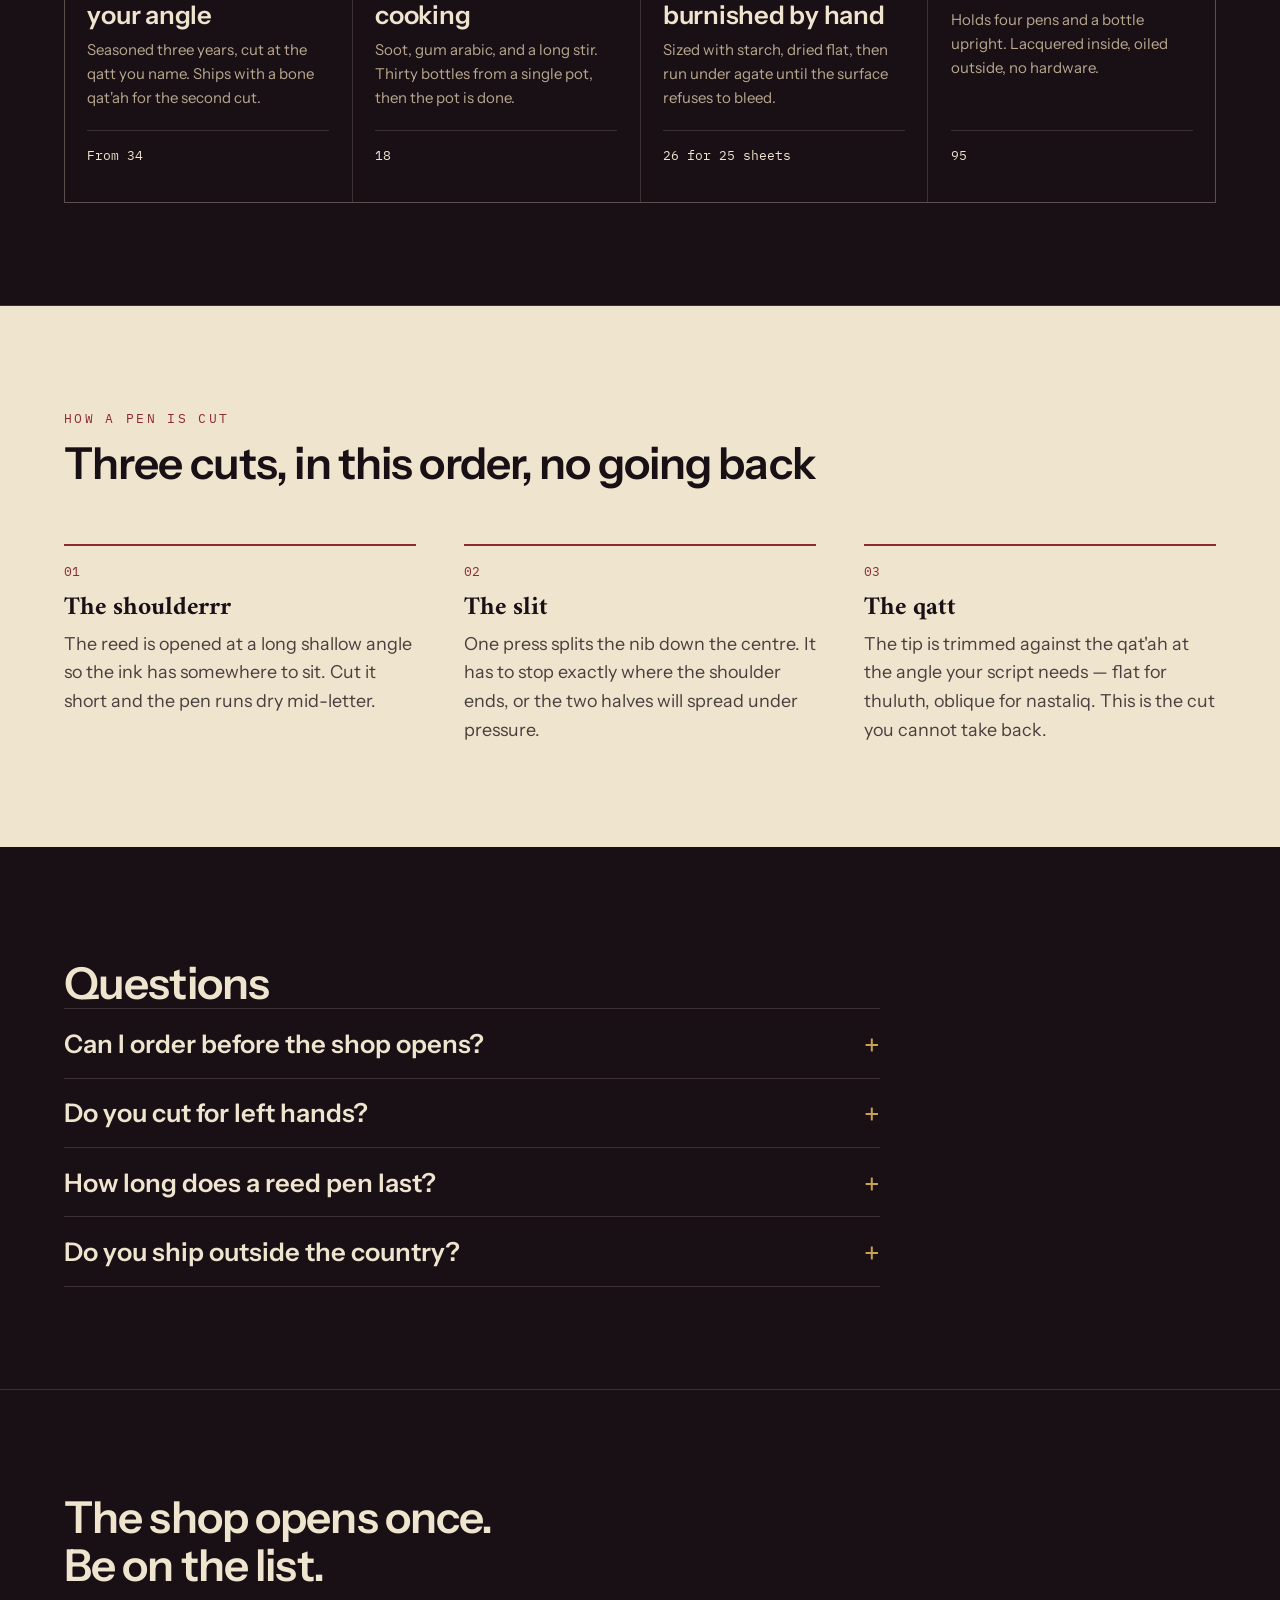
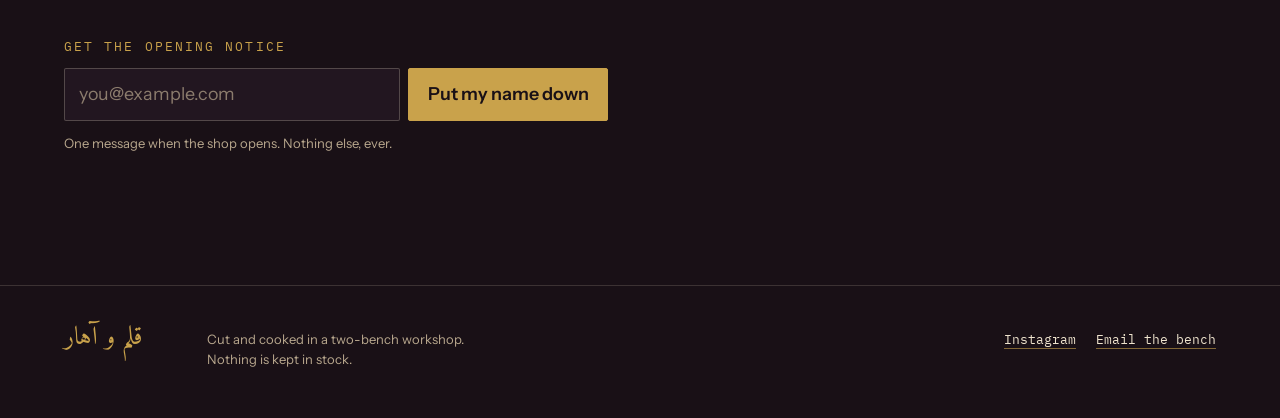
==== commit f3f0b2fd: "Sign in with a code, not a password" ====
--- a/index.html
+++ b/index.html
@@ -17,9 +17,9 @@
     <link rel="preconnect" href="https://fonts.googleapis.com">
     <link rel="preconnect" href="https://fonts.gstatic.com" crossorigin="">
     <link rel="stylesheet" href="https://fonts.googleapis.com/css2?family=Amiri:ital,wght@0,400;0,700;1,400&amp;family=IBM+Plex+Mono:wght@400;500&amp;family=Instrument+Sans:wght@400..700&amp;display=swap">
-    <link rel="stylesheet" href="assets/css/styles.css?v=9">
+    <link rel="stylesheet" href="assets/css/styles.css?v=10">
     <!-- Styles authored in the visual builder land here; styles.css stays hand-written. -->
-    <link rel="stylesheet" href="assets/css/page.css?v=9">
+    <link rel="stylesheet" href="assets/css/page.css?v=10">
 
     <!--
       Who this page is for, taken from its entry in the Pages collection and
@@ -78,4 +78,4 @@
                placed here and in the closer. Ids are avoided on purpose so
                instances can repeat without duplicating them. --><form data-symbol="opening-notice-form" novalidate="" id="icisk" class="notify" data-form="opening-notice" data-success="You are on the list. Watch your inbox." method="post" action="https://tenantone-aug2026.saastemly.com/api/f/opening-notice"><p id="i7kyi" class="notify__label">Get the opening notice</p><div id="in0t2" class="notify__row"><input type="email" name="email" required="" autocomplete="email" placeholder="you@example.com" aria-label="Email address" id="igue6" class="notify__input"><button type="submit" id="i3dh8" class="btn btn--solid">Put my name down</button></div><p id="ijpfn" class="notify__note">One message when the shop opens. Nothing else, ever.</p><p role="status" aria-live="polite" id="i5mk5" class="notify__status"></p></form></div><div aria-hidden="true" class="wordmark"><span lang="ar" dir="rtl" class="wordmark__ar">قَلَم</span><span class="wordmark__nib"></span></div></section><section id="lots" data-symbol="lot-one" class="lots"><header id="ioyobx" class="section-head"><p id="i8xoy2" class="eyebrow">Lot One</p><h2 id="ie71dg" class="section-head__title">The four that open the shop</h2><p id="iwiqcu" class="section-head__blurb">Each lot is cut, cooked, or burnished in one run, then the run closes. Numbers are the order they leave the bench.</p></header><ol data-list="symbol:items" id="ie8jdn" class="lot-grid"><template data-item=""><li id="i098zj" class="lot"><figure data-img="item.image" data-img-alt="item.image_alt" data-img-empty="lot__figure--empty" id="i3d955" class="lot__figure lot__figure--empty"></figure><p id="ia4ppi" class="lot__meta"><span id="ifa18j">Lot <span data-text="item.lot" id="i98gr9">01</span></span><span data-text="item.status" id="issfpm" class="lot__status">Opens first</span></p><h3 data-text="item.title" id="ik08d4" class="lot__title">Java reed pen, cut to your angle</h3><p data-text="item.blurb" id="iuzvkm" class="lot__blurb">Seasoned three years, cut at the qatt you name. Ships with a bone qat'ah for the second cut.</p><p data-text="item.price" id="iku5zi" class="lot__price">From 34</p></li></template><li id="i098zj" class="lot"><figure data-img="item.image" data-img-alt="item.image_alt" data-img-empty="lot__figure--empty" id="i3d955" class="lot__figure lot__figure--empty"></figure><p id="ia4ppi" class="lot__meta"><span id="ifa18j">Lot <span data-text="item.lot" id="i98gr9">01</span></span><span data-text="item.status" id="issfpm" class="lot__status">Opens first</span></p><h3 data-text="item.title" id="ik08d4" class="lot__title">Java reed pen, cut to your angle</h3><p data-text="item.blurb" id="iuzvkm" class="lot__blurb">Seasoned three years, cut at the qatt you name. Ships with a bone qat'ah for the second cut.</p><p data-text="item.price" id="iku5zi" class="lot__price">From 34</p></li><li id="i098zj" class="lot"><figure data-img="item.image" data-img-alt="item.image_alt" data-img-empty="lot__figure--empty" id="i3d955" class="lot__figure lot__figure--empty"></figure><p id="ia4ppi" class="lot__meta"><span id="ifa18j">Lot <span data-text="item.lot" id="i98gr9">02</span></span><span data-text="item.status" id="issfpm" class="lot__status">30 made</span></p><h3 data-text="item.title" id="ik08d4" class="lot__title">Lamp-black ink, one cooking</h3><p data-text="item.blurb" id="iuzvkm" class="lot__blurb">Soot, gum arabic, and a long stir. Thirty bottles from a single pot, then the pot is done.</p><p data-text="item.price" id="iku5zi" class="lot__price">18</p></li><li id="i098zj" class="lot"><figure data-img="item.image" data-img-alt="item.image_alt" data-img-empty="lot__figure--empty" id="i3d955" class="lot__figure lot__figure--empty"></figure><p id="ia4ppi" class="lot__meta"><span id="ifa18j">Lot <span data-text="item.lot" id="i98gr9">03</span></span><span data-text="item.status" id="issfpm" class="lot__status">Opens first</span></p><h3 data-text="item.title" id="ik08d4" class="lot__title">Ahar paper, burnished by hand</h3><p data-text="item.blurb" id="iuzvkm" class="lot__blurb">Sized with starch, dried flat, then run under agate until the surface refuses to bleed.</p><p data-text="item.price" id="iku5zi" class="lot__price">26 for 25 sheets</p></li><li id="i098zj" class="lot"><figure data-img="item.image" data-img-alt="item.image_alt" data-img-empty="lot__figure--empty" id="i3d955" class="lot__figure lot__figure--empty"></figure><p id="ia4ppi" class="lot__meta"><span id="ifa18j">Lot <span data-text="item.lot" id="i98gr9">04</span></span><span data-text="item.status" id="issfpm" class="lot__status">12 made</span></p><h3 data-text="item.title" id="ik08d4" class="lot__title">Walnut pen case</h3><p data-text="item.blurb" id="iuzvkm" class="lot__blurb">Holds four pens and a bottle upright. Lacquered inside, oiled outside, no hardware.</p><p data-text="item.price" id="iku5zi" class="lot__price">95</p></li></ol></section><section id="craft" data-symbol="how-its-made" class="craft"><header id="ibdu9h" class="section-head"><p id="ikx1mu" class="eyebrow">How a pen is cut</p><h2 id="i6au3c" class="section-head__title">Three cuts, in this order, no going back</h2></header><ol data-list="symbol:items" id="iyvcib" class="steps"><template data-item=""><li id="ick7hn" class="step"><h3 data-text="item.title" id="ipqimc" class="step__title">The shoulder</h3><p data-text="item.body" id="i4dask" class="step__body">The reed is opened at a long shallow angle so the ink has somewhere to sit. Cut it short and the pen runs dry mid-letter.</p></li></template><li id="ick7hn" class="step"><h3 data-text="item.title" id="ipqimc" class="step__title">The shoulder</h3><p data-text="item.body" id="i4dask" class="step__body">The reed is opened at a long shallow angle so the ink has somewhere to sit. Cut it short and the pen runs dry mid-letter.</p></li><li id="ick7hn" class="step"><h3 data-text="item.title" id="ipqimc" class="step__title">The slit</h3><p data-text="item.body" id="i4dask" class="step__body">One press splits the nib down the centre. It has to stop exactly where the shoulder ends, or the two halves will spread under pressure.</p></li><li id="ick7hn" class="step"><h3 data-text="item.title" id="ipqimc" class="step__title">The qatt</h3><p data-text="item.body" id="i4dask" class="step__body">The tip is trimmed against the qat'ah at the angle your script needs — flat for thuluth, oblique for nastaliq. This is the cut you cannot take back.</p></li></ol></section><section id="questions" data-symbol="questions" class="questions"><h2 id="ivvzrw" class="section-head__title">Questions</h2><div data-list="symbol:items" id="is8njf" class="faq"><template data-item=""><details id="im9e5u"><summary data-text="item.title" id="inacwu">Can I order before the shop opens?</summary><p data-text="item.body" id="iownze">No. Lot One is cut in a single run and every piece goes to the list in the order names came in. Adding your name is the whole queue.</p></details></template><details id="im9e5u"><summary data-text="item.title" id="inacwu">Can I order before the shop opens?</summary><p data-text="item.body" id="iownze">No. Lot One is cut in a single run and every piece goes to the list in the order names came in. Adding your name is the whole queue.</p></details><details id="im9e5u"><summary data-text="item.title" id="inacwu">Do you cut for left hands?</summary><p data-text="item.body" id="iownze">Yes. Say so when you order and the qatt is reversed. There is no extra charge and no extra wait.</p></details><details id="im9e5u"><summary data-text="item.title" id="inacwu">How long does a reed pen last?</summary><p data-text="item.body" id="iownze">A season of daily practice, then it wants re-cutting. We send a qat'ah with every pen and instructions for the second cut.</p></details><details id="im9e5u"><summary data-text="item.title" id="inacwu">Do you ship outside the country?</summary><p data-text="item.body" id="iownze">Not for Lot One. Ink is a problem at customs and we would rather solve it properly than lose your parcel.</p></details></div></section><section class="closer"><h2 class="closer__title">The shop opens once. Be on the list.</h2><form data-symbol="opening-notice-form" novalidate="" id="ihflyx" class="notify" data-form="opening-notice" data-success="You are on the list. Watch your inbox." method="post" action="https://tenantone-aug2026.saastemly.com/api/f/opening-notice"><p id="ieobhj" class="notify__label">Get the opening notice</p><div id="i7ndvk" class="notify__row"><input type="email" name="email" required="" autocomplete="email" placeholder="you@example.com" aria-label="Email address" id="iydtdm" class="notify__input"><button type="submit" id="i81vck" class="btn btn--solid">Put my name down</button></div><p id="i1wfse" class="notify__note">One message when the shop opens. Nothing else, ever.</p><p role="status" aria-live="polite" id="ipvxoy" class="notify__status"></p></form></section></main><footer data-symbol="site-footer" class="colophon"><p lang="ar" dir="rtl" class="colophon__ar">قلم و آهار</p><p class="colophon__note">
         Cut and cooked in a two-bench workshop. Nothing is kept in stock.
-      </p><ul data-list="site.contact.links" class="colophon__links"><li><a href="https://instagram.com/" rel="noopener" target="_blank">Instagram</a></li><li><a href="mailto:bench@qalam-ahar.example">Email the bench</a></li></ul></footer><script src="assets/js/render.js?v=9"></script><script src="assets/js/main.js?v=9"></script></body></html>
+      </p><ul data-list="site.contact.links" class="colophon__links"><li><a href="https://instagram.com/" rel="noopener" target="_blank">Instagram</a></li><li><a href="mailto:bench@qalam-ahar.example">Email the bench</a></li></ul></footer><script src="assets/js/render.js?v=10"></script><script src="assets/js/main.js?v=10"></script></body></html>
--- a/assets/css/styles.css
+++ b/assets/css/styles.css
@@ -710,12 +710,11 @@
 
    Signed out is the default, so a browser with no JavaScript — which cannot
    sign in anyway — gets a page that never moves. */
-[data-account-when="in"] {
+/* Only ever hides. Setting `display` on the visible one would override
+   whatever it is — a block heading, a grid of two cards, an inline-flex button
+   in the masthead — and these rules have to work for all three. */
+:root:not([data-account="in"]) [data-account-when="in"] {
   display: none;
-}
-
-:root[data-account="in"] [data-account-when="in"] {
-  display: block;
 }
 
 :root[data-account="in"] [data-account-when="out"] {
@@ -835,12 +834,27 @@
   color: var(--ahar-dim);
 }
 
-/* Signed in, the page is one quiet statement rather than two doors. The brass
+/* Signed in, the page is one quiet statement rather than a door. The brass
    edge is the only place the accent lands. */
-.account__card[data-account-when="in"] {
+.account__card--signed-in {
   border-inline-start: 2px solid var(--brass);
 }
 
+/* One card rather than two, so it does not float in a half-empty grid. */
+.account--single {
+  max-width: 32rem;
+}
+
+.account--single .account__card {
+  padding: clamp(1.5rem, 4vw, 2rem);
+  background: var(--ground-raised);
+  border: var(--rule);
+}
+
+.account .section-head__blurb a {
+  color: var(--brass);
+}
+
 .account__who {
   margin: 0;
   font-size: var(--step-1);
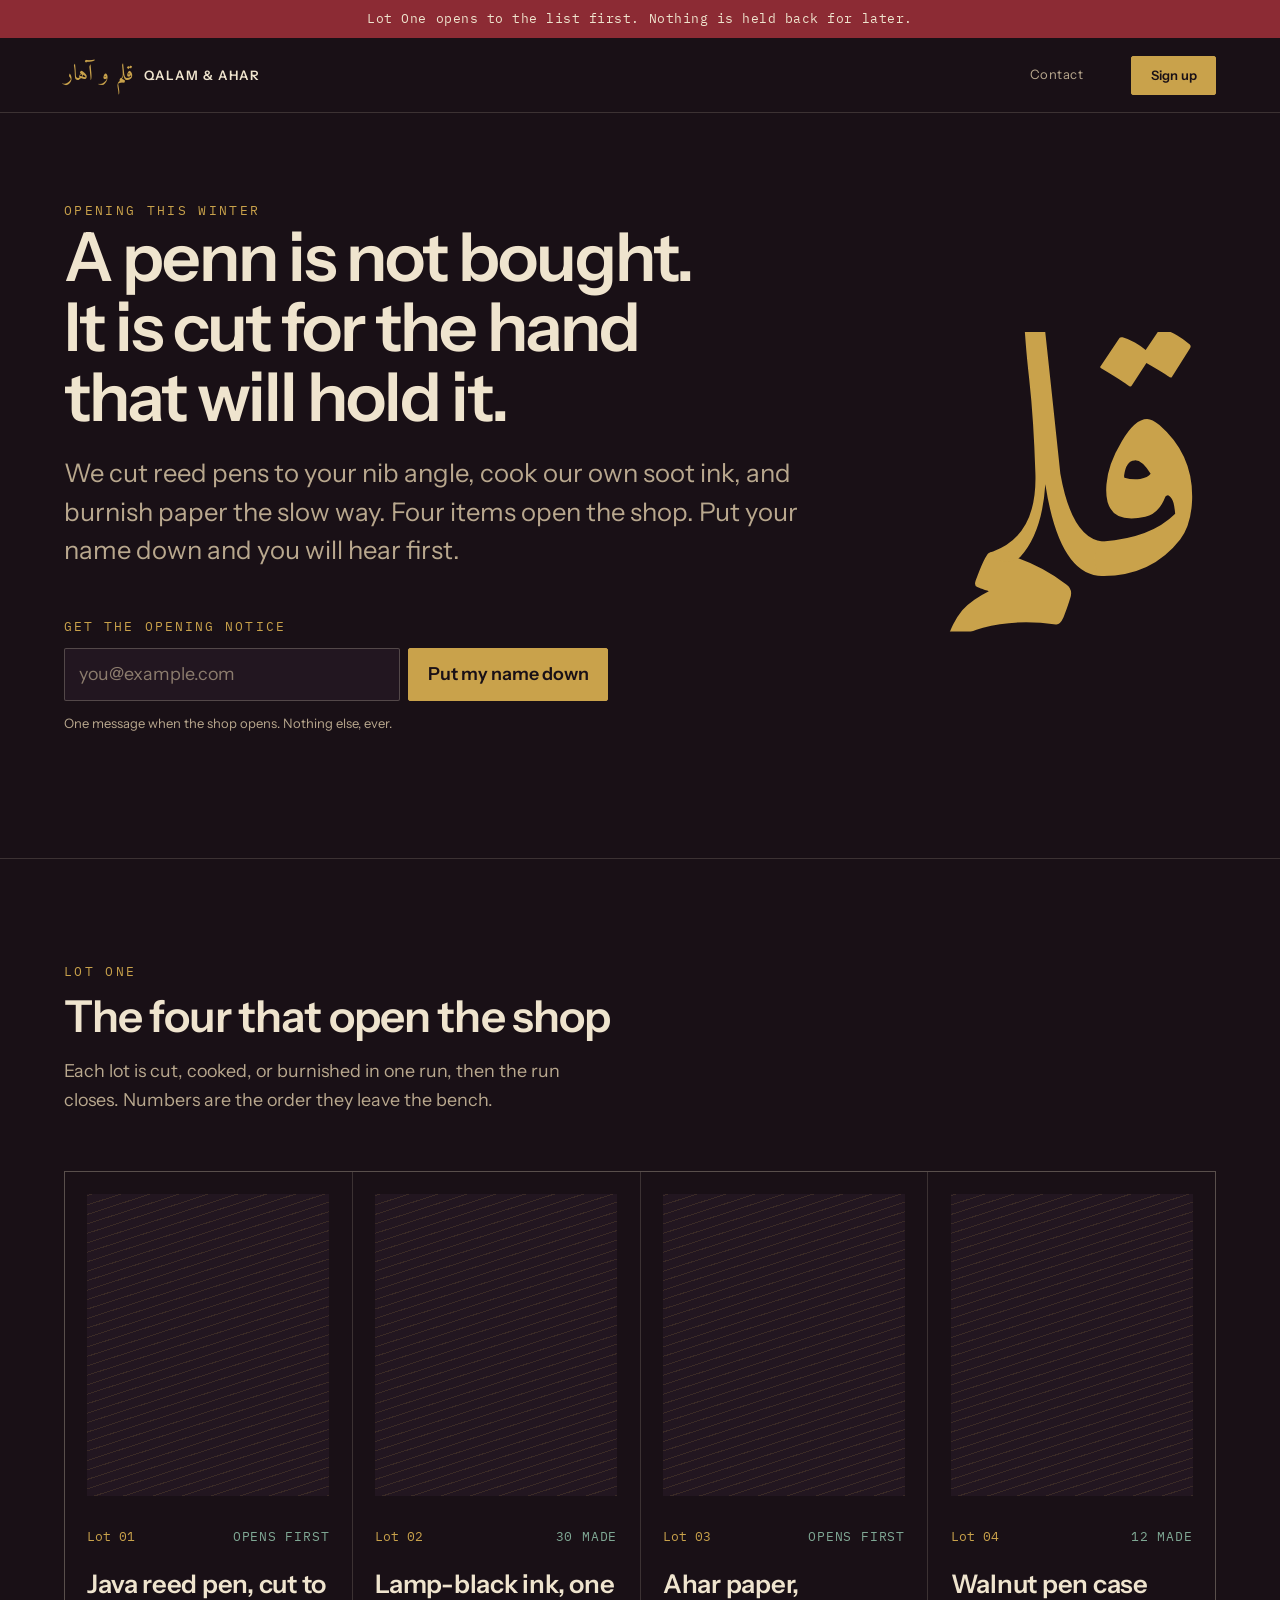
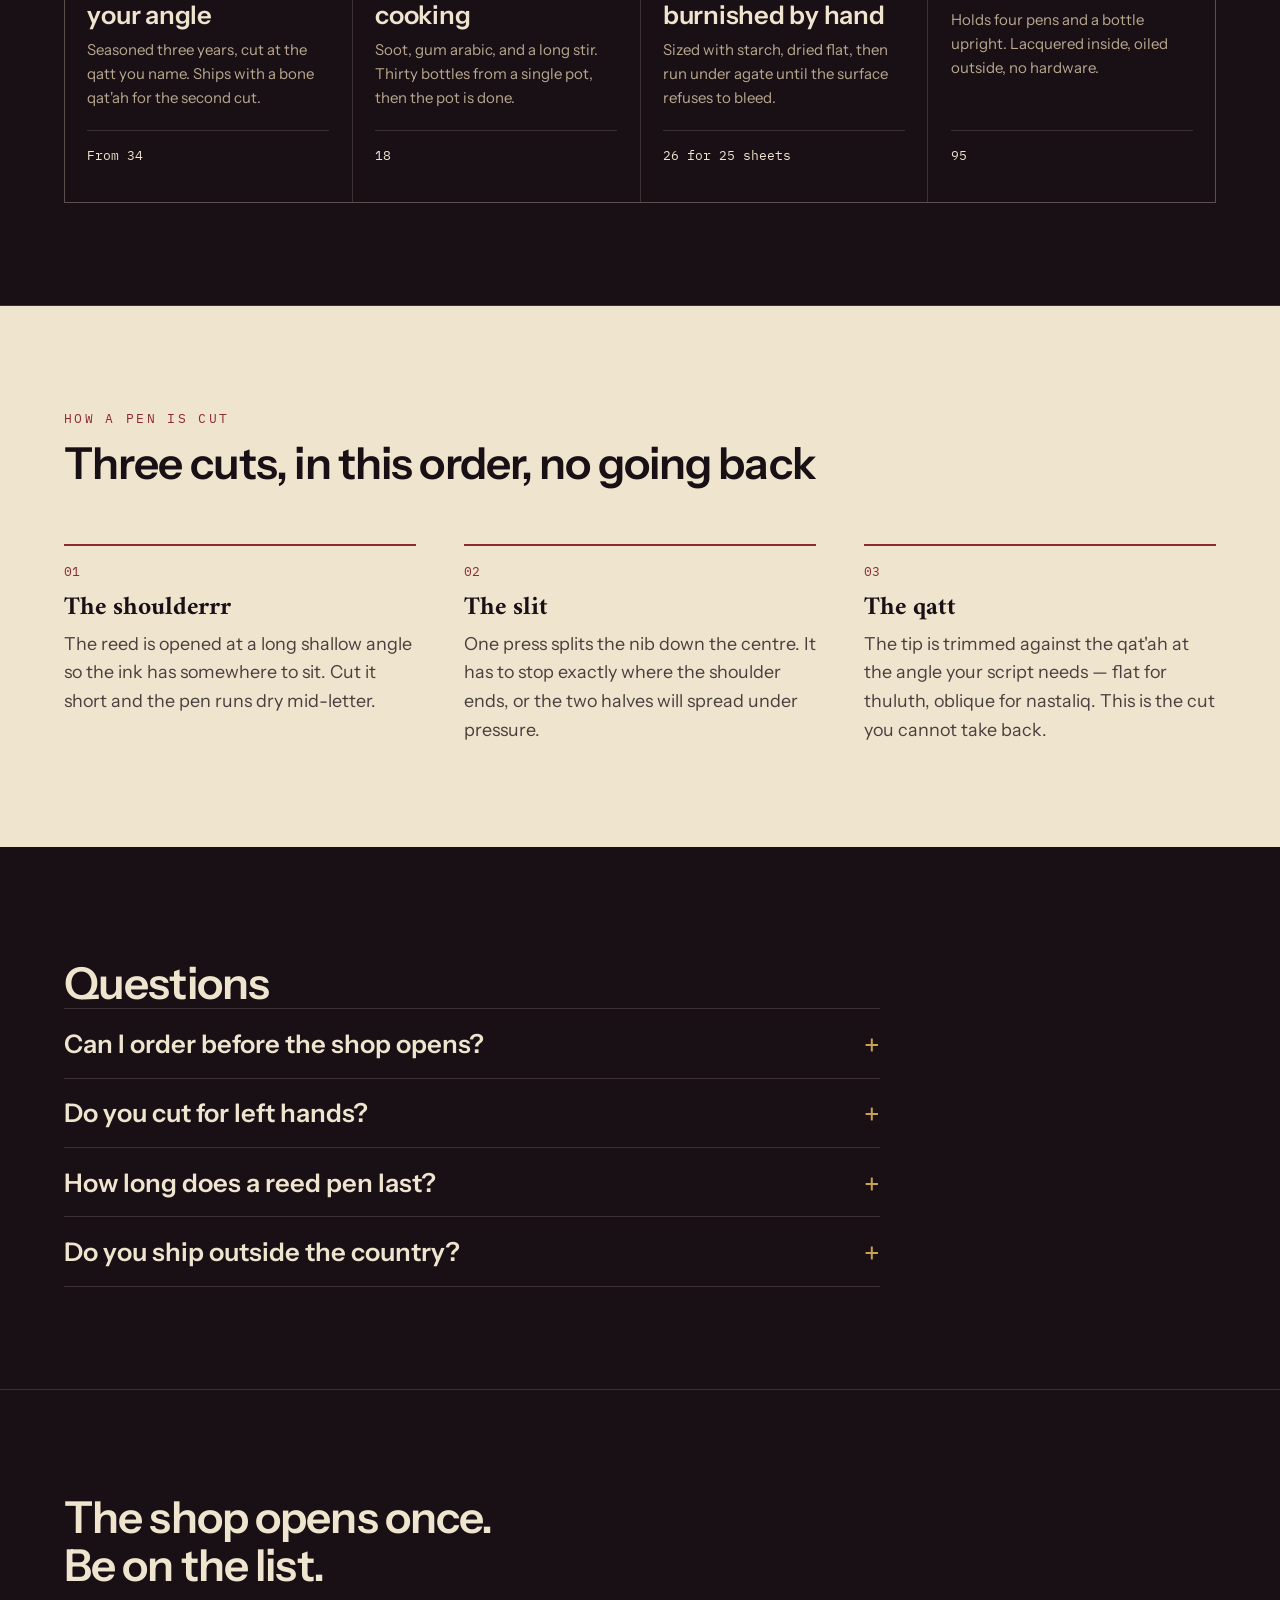
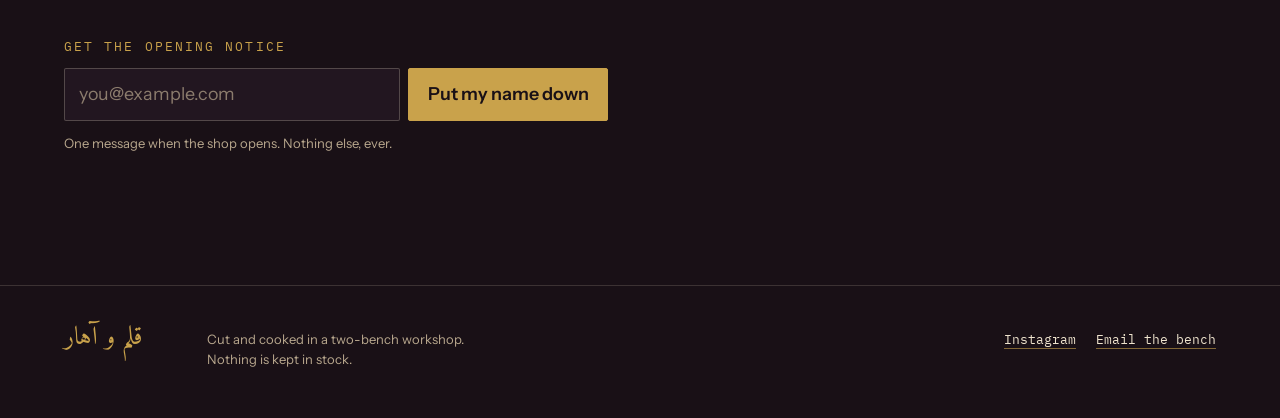
==== commit 47d8cc4e: "Let the node decide which fields a form asks for A contact form wants an email address. From a stran" ====
--- a/index.html
+++ b/index.html
@@ -17,9 +17,9 @@
     <link rel="preconnect" href="https://fonts.googleapis.com">
     <link rel="preconnect" href="https://fonts.gstatic.com" crossorigin="">
     <link rel="stylesheet" href="https://fonts.googleapis.com/css2?family=Amiri:ital,wght@0,400;0,700;1,400&amp;family=IBM+Plex+Mono:wght@400;500&amp;family=Instrument+Sans:wght@400..700&amp;display=swap">
-    <link rel="stylesheet" href="assets/css/styles.css?v=10">
+    <link rel="stylesheet" href="assets/css/styles.css?v=15">
     <!-- Styles authored in the visual builder land here; styles.css stays hand-written. -->
-    <link rel="stylesheet" href="assets/css/page.css?v=10">
+    <link rel="stylesheet" href="assets/css/page.css?v=15">
 
     <!--
       Who this page is for, taken from its entry in the Pages collection and
@@ -78,4 +78,4 @@
                placed here and in the closer. Ids are avoided on purpose so
                instances can repeat without duplicating them. --><form data-symbol="opening-notice-form" novalidate="" id="icisk" class="notify" data-form="opening-notice" data-success="You are on the list. Watch your inbox." method="post" action="https://tenantone-aug2026.saastemly.com/api/f/opening-notice"><p id="i7kyi" class="notify__label">Get the opening notice</p><div id="in0t2" class="notify__row"><input type="email" name="email" required="" autocomplete="email" placeholder="you@example.com" aria-label="Email address" id="igue6" class="notify__input"><button type="submit" id="i3dh8" class="btn btn--solid">Put my name down</button></div><p id="ijpfn" class="notify__note">One message when the shop opens. Nothing else, ever.</p><p role="status" aria-live="polite" id="i5mk5" class="notify__status"></p></form></div><div aria-hidden="true" class="wordmark"><span lang="ar" dir="rtl" class="wordmark__ar">قَلَم</span><span class="wordmark__nib"></span></div></section><section id="lots" data-symbol="lot-one" class="lots"><header id="ioyobx" class="section-head"><p id="i8xoy2" class="eyebrow">Lot One</p><h2 id="ie71dg" class="section-head__title">The four that open the shop</h2><p id="iwiqcu" class="section-head__blurb">Each lot is cut, cooked, or burnished in one run, then the run closes. Numbers are the order they leave the bench.</p></header><ol data-list="symbol:items" id="ie8jdn" class="lot-grid"><template data-item=""><li id="i098zj" class="lot"><figure data-img="item.image" data-img-alt="item.image_alt" data-img-empty="lot__figure--empty" id="i3d955" class="lot__figure lot__figure--empty"></figure><p id="ia4ppi" class="lot__meta"><span id="ifa18j">Lot <span data-text="item.lot" id="i98gr9">01</span></span><span data-text="item.status" id="issfpm" class="lot__status">Opens first</span></p><h3 data-text="item.title" id="ik08d4" class="lot__title">Java reed pen, cut to your angle</h3><p data-text="item.blurb" id="iuzvkm" class="lot__blurb">Seasoned three years, cut at the qatt you name. Ships with a bone qat'ah for the second cut.</p><p data-text="item.price" id="iku5zi" class="lot__price">From 34</p></li></template><li id="i098zj" class="lot"><figure data-img="item.image" data-img-alt="item.image_alt" data-img-empty="lot__figure--empty" id="i3d955" class="lot__figure lot__figure--empty"></figure><p id="ia4ppi" class="lot__meta"><span id="ifa18j">Lot <span data-text="item.lot" id="i98gr9">01</span></span><span data-text="item.status" id="issfpm" class="lot__status">Opens first</span></p><h3 data-text="item.title" id="ik08d4" class="lot__title">Java reed pen, cut to your angle</h3><p data-text="item.blurb" id="iuzvkm" class="lot__blurb">Seasoned three years, cut at the qatt you name. Ships with a bone qat'ah for the second cut.</p><p data-text="item.price" id="iku5zi" class="lot__price">From 34</p></li><li id="i098zj" class="lot"><figure data-img="item.image" data-img-alt="item.image_alt" data-img-empty="lot__figure--empty" id="i3d955" class="lot__figure lot__figure--empty"></figure><p id="ia4ppi" class="lot__meta"><span id="ifa18j">Lot <span data-text="item.lot" id="i98gr9">02</span></span><span data-text="item.status" id="issfpm" class="lot__status">30 made</span></p><h3 data-text="item.title" id="ik08d4" class="lot__title">Lamp-black ink, one cooking</h3><p data-text="item.blurb" id="iuzvkm" class="lot__blurb">Soot, gum arabic, and a long stir. Thirty bottles from a single pot, then the pot is done.</p><p data-text="item.price" id="iku5zi" class="lot__price">18</p></li><li id="i098zj" class="lot"><figure data-img="item.image" data-img-alt="item.image_alt" data-img-empty="lot__figure--empty" id="i3d955" class="lot__figure lot__figure--empty"></figure><p id="ia4ppi" class="lot__meta"><span id="ifa18j">Lot <span data-text="item.lot" id="i98gr9">03</span></span><span data-text="item.status" id="issfpm" class="lot__status">Opens first</span></p><h3 data-text="item.title" id="ik08d4" class="lot__title">Ahar paper, burnished by hand</h3><p data-text="item.blurb" id="iuzvkm" class="lot__blurb">Sized with starch, dried flat, then run under agate until the surface refuses to bleed.</p><p data-text="item.price" id="iku5zi" class="lot__price">26 for 25 sheets</p></li><li id="i098zj" class="lot"><figure data-img="item.image" data-img-alt="item.image_alt" data-img-empty="lot__figure--empty" id="i3d955" class="lot__figure lot__figure--empty"></figure><p id="ia4ppi" class="lot__meta"><span id="ifa18j">Lot <span data-text="item.lot" id="i98gr9">04</span></span><span data-text="item.status" id="issfpm" class="lot__status">12 made</span></p><h3 data-text="item.title" id="ik08d4" class="lot__title">Walnut pen case</h3><p data-text="item.blurb" id="iuzvkm" class="lot__blurb">Holds four pens and a bottle upright. Lacquered inside, oiled outside, no hardware.</p><p data-text="item.price" id="iku5zi" class="lot__price">95</p></li></ol></section><section id="craft" data-symbol="how-its-made" class="craft"><header id="ibdu9h" class="section-head"><p id="ikx1mu" class="eyebrow">How a pen is cut</p><h2 id="i6au3c" class="section-head__title">Three cuts, in this order, no going back</h2></header><ol data-list="symbol:items" id="iyvcib" class="steps"><template data-item=""><li id="ick7hn" class="step"><h3 data-text="item.title" id="ipqimc" class="step__title">The shoulder</h3><p data-text="item.body" id="i4dask" class="step__body">The reed is opened at a long shallow angle so the ink has somewhere to sit. Cut it short and the pen runs dry mid-letter.</p></li></template><li id="ick7hn" class="step"><h3 data-text="item.title" id="ipqimc" class="step__title">The shoulder</h3><p data-text="item.body" id="i4dask" class="step__body">The reed is opened at a long shallow angle so the ink has somewhere to sit. Cut it short and the pen runs dry mid-letter.</p></li><li id="ick7hn" class="step"><h3 data-text="item.title" id="ipqimc" class="step__title">The slit</h3><p data-text="item.body" id="i4dask" class="step__body">One press splits the nib down the centre. It has to stop exactly where the shoulder ends, or the two halves will spread under pressure.</p></li><li id="ick7hn" class="step"><h3 data-text="item.title" id="ipqimc" class="step__title">The qatt</h3><p data-text="item.body" id="i4dask" class="step__body">The tip is trimmed against the qat'ah at the angle your script needs — flat for thuluth, oblique for nastaliq. This is the cut you cannot take back.</p></li></ol></section><section id="questions" data-symbol="questions" class="questions"><h2 id="ivvzrw" class="section-head__title">Questions</h2><div data-list="symbol:items" id="is8njf" class="faq"><template data-item=""><details id="im9e5u"><summary data-text="item.title" id="inacwu">Can I order before the shop opens?</summary><p data-text="item.body" id="iownze">No. Lot One is cut in a single run and every piece goes to the list in the order names came in. Adding your name is the whole queue.</p></details></template><details id="im9e5u"><summary data-text="item.title" id="inacwu">Can I order before the shop opens?</summary><p data-text="item.body" id="iownze">No. Lot One is cut in a single run and every piece goes to the list in the order names came in. Adding your name is the whole queue.</p></details><details id="im9e5u"><summary data-text="item.title" id="inacwu">Do you cut for left hands?</summary><p data-text="item.body" id="iownze">Yes. Say so when you order and the qatt is reversed. There is no extra charge and no extra wait.</p></details><details id="im9e5u"><summary data-text="item.title" id="inacwu">How long does a reed pen last?</summary><p data-text="item.body" id="iownze">A season of daily practice, then it wants re-cutting. We send a qat'ah with every pen and instructions for the second cut.</p></details><details id="im9e5u"><summary data-text="item.title" id="inacwu">Do you ship outside the country?</summary><p data-text="item.body" id="iownze">Not for Lot One. Ink is a problem at customs and we would rather solve it properly than lose your parcel.</p></details></div></section><section class="closer"><h2 class="closer__title">The shop opens once. Be on the list.</h2><form data-symbol="opening-notice-form" novalidate="" id="ihflyx" class="notify" data-form="opening-notice" data-success="You are on the list. Watch your inbox." method="post" action="https://tenantone-aug2026.saastemly.com/api/f/opening-notice"><p id="ieobhj" class="notify__label">Get the opening notice</p><div id="i7ndvk" class="notify__row"><input type="email" name="email" required="" autocomplete="email" placeholder="you@example.com" aria-label="Email address" id="iydtdm" class="notify__input"><button type="submit" id="i81vck" class="btn btn--solid">Put my name down</button></div><p id="i1wfse" class="notify__note">One message when the shop opens. Nothing else, ever.</p><p role="status" aria-live="polite" id="ipvxoy" class="notify__status"></p></form></section></main><footer data-symbol="site-footer" class="colophon"><p lang="ar" dir="rtl" class="colophon__ar">قلم و آهار</p><p class="colophon__note">
         Cut and cooked in a two-bench workshop. Nothing is kept in stock.
-      </p><ul data-list="site.contact.links" class="colophon__links"><li><a href="https://instagram.com/" rel="noopener" target="_blank">Instagram</a></li><li><a href="mailto:bench@qalam-ahar.example">Email the bench</a></li></ul></footer><script src="assets/js/render.js?v=10"></script><script src="assets/js/main.js?v=10"></script></body></html>
+      </p><ul data-list="site.contact.links" class="colophon__links"><li><a href="https://instagram.com/" rel="noopener" target="_blank">Instagram</a></li><li><a href="mailto:bench@qalam-ahar.example">Email the bench</a></li></ul></footer><script src="assets/js/render.js?v=15"></script><script src="assets/js/main.js?v=15"></script></body></html>
--- a/assets/css/styles.css
+++ b/assets/css/styles.css
@@ -380,6 +380,44 @@
 
 .notify__input:focus-visible {
   border-color: var(--verdigris);
+}
+
+/* A form whose questions arrive from the node, so their number is not known
+   here. Stacked rather than laid out in a row: a row is a design for one field
+   and a guess for any other count. */
+.notify--stacked {
+  display: flex;
+  flex-direction: column;
+  align-items: flex-start;
+  gap: 1rem;
+  max-width: 34rem;
+}
+
+.notify--stacked [data-form-fields] {
+  display: flex;
+  flex-direction: column;
+  gap: 1rem;
+  width: 100%;
+}
+
+.notify--stacked .notify__input {
+  width: 100%;
+}
+
+.notify--stacked textarea.notify__input {
+  min-height: 8rem;
+  resize: vertical;
+}
+
+/* A value the bench already holds, shown so it can be read rather than typed.
+   Drawn flat and unlit: it is a statement of fact, not somewhere to put a
+   cursor, and it should not look like one that has been switched off. */
+.notify__input--locked {
+  color: var(--ahar-dim);
+  background: color-mix(in srgb, var(--ahar) 5%, transparent);
+  border-style: dashed;
+  cursor: default;
+  opacity: 1;
 }
 
 .notify__note {
@@ -859,3 +897,106 @@
   margin: 0;
   font-size: var(--step-1);
 }
+
+/* The code is read off a phone and typed in one go, so it is set large and
+   spaced — the same mono face the labels use. */
+.account__code {
+  font-family: var(--face-util);
+  font-size: 1.5rem;
+  letter-spacing: 0.4em;
+  text-align: center;
+}
+
+.account__card [data-account-step] .btn + .btn {
+  margin-inline-start: 0.5rem;
+}
+
+/* The second door on the sign-in page, kept quieter than the first: a code
+   always works, a passkey only works on a device that has one. */
+.account__aside {
+  padding-top: 1.25rem;
+  margin-top: 1.5rem;
+  border-top: var(--rule);
+}
+
+.account__or {
+  margin: 0 0 1rem;
+  font-family: var(--face-util);
+  font-size: 0.7rem;
+  letter-spacing: 0.14em;
+  text-transform: uppercase;
+  color: var(--ahar-dim);
+  text-align: center;
+}
+
+.account__actions {
+  display: flex;
+  flex-wrap: wrap;
+  gap: 0.5rem;
+  margin-top: 0.5rem;
+}
+
+/* One row per registered device. Quiet, because the list is a record rather
+   than a control panel — the only thing to do with it is take one away. */
+.passkeys {
+  margin-block: 1.25rem;
+}
+
+.passkey {
+  display: flex;
+  flex-wrap: wrap;
+  gap: 0.75rem;
+  align-items: center;
+  padding-block: 0.75rem;
+  border-top: var(--rule);
+}
+
+.passkey:last-child {
+  border-bottom: var(--rule);
+}
+
+.passkey__text {
+  flex: 1 1 12rem;
+  min-width: 0;
+}
+
+.passkey__name {
+  margin: 0;
+  font-size: var(--step-0);
+}
+
+.passkey__when {
+  margin: 0;
+  font-family: var(--face-util);
+  font-size: 0.7rem;
+  letter-spacing: 0.06em;
+  color: var(--ahar-dim);
+}
+
+.passkey__remove {
+  padding-block: 0.35rem;
+  font-size: var(--step--1);
+}
+
+.passkey__remove[disabled] {
+  opacity: 0.5;
+}
+
+/* The account's own details, kept visually apart from the sign-in furniture
+   around it — this is the one part of the page the person is here to change. */
+.account__profiles {
+  padding-top: 1.25rem;
+  margin-top: 1.5rem;
+  border-top: var(--rule);
+}
+
+.account__profile + .account__profile {
+  padding-top: 1.5rem;
+  margin-top: 1.5rem;
+  border-top: var(--rule);
+}
+
+.account__profile select,
+.account__profile textarea {
+  width: 100%;
+}
